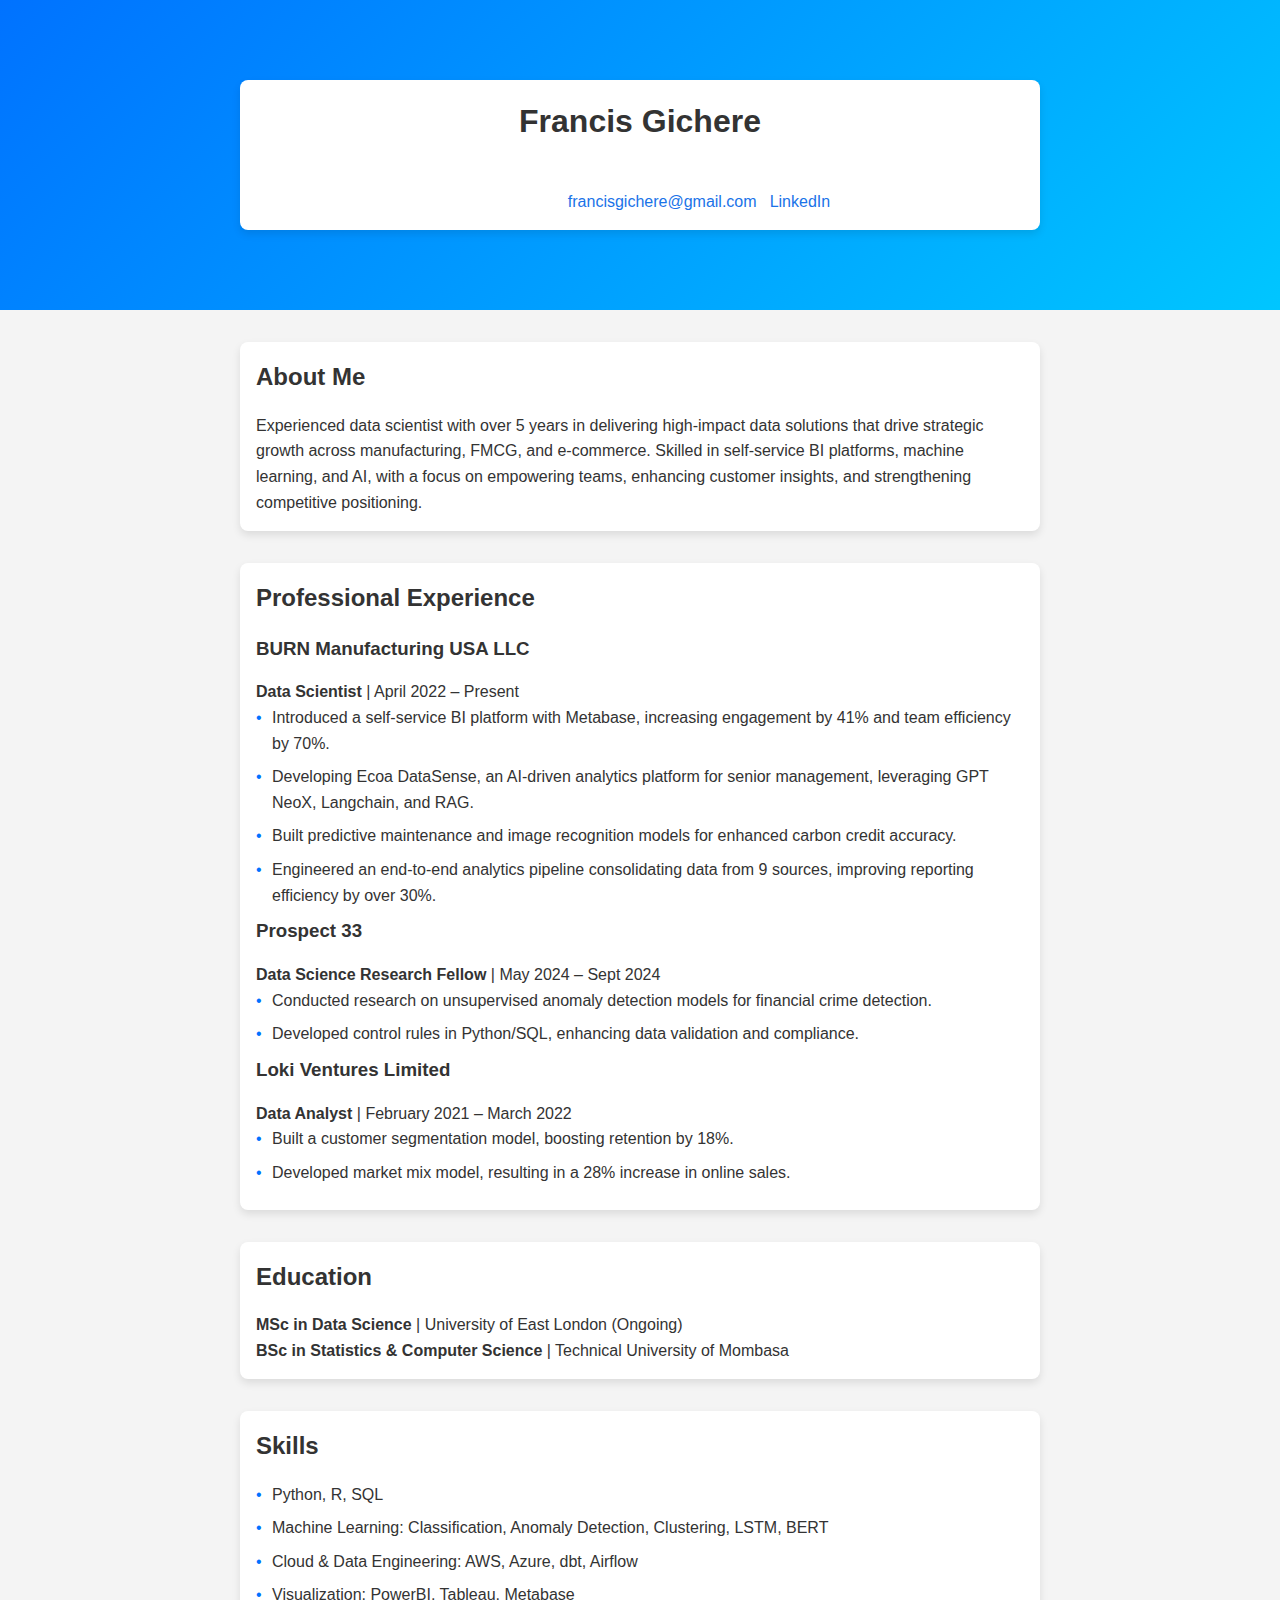
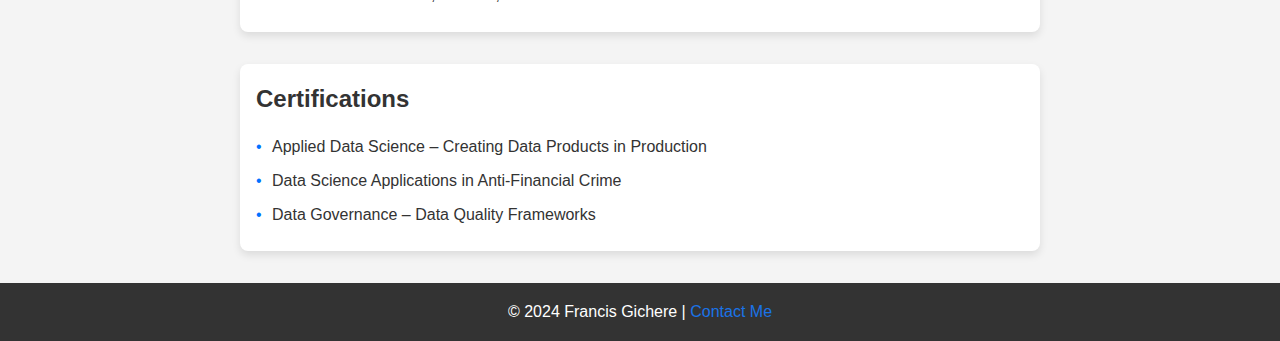
==== index.html @ fd268be2 "Update index.html" ====
<!DOCTYPE html>
<html lang="en">
<head>
    <meta charset="UTF-8">
    <meta name="viewport" content="width=device-width, initial-scale=1.0">
    <title>Francis Gichere - Data Scientist</title>
    <link rel="stylesheet" href="style.css">
</head>
<body>

    <!-- Header Section -->
    <header class="hero">
        <div class="container">
            <h1>Francis Gichere</h1>
            <p class="subheading">Data Scientist | Technical Leader</p>
            <p class="contact-info">
                Nairobi, Kenya | <a href="mailto:francisgichere@gmail.com">francisgichere@gmail.com</a> | 
                <a href="https://www.linkedin.com/in/gichere/" target="_blank">LinkedIn</a>
            </p>
        </div>
    </header>

    <!-- About Section -->
    <section class="about container">
        <h2>About Me</h2>
        <p>
            Experienced data scientist with over 5 years in delivering high-impact data solutions that drive strategic growth across manufacturing, FMCG, and e-commerce. Skilled in self-service BI platforms, machine learning, and AI, with a focus on empowering teams, enhancing customer insights, and strengthening competitive positioning.
        </p>
    </section>

    <!-- Experience Section -->
    <section class="experience container">
        <h2>Professional Experience</h2>
        
        <div class="job">
            <h3>BURN Manufacturing USA LLC</h3>
            <p><strong>Data Scientist</strong> | April 2022 – Present</p>
            <ul>
                <li>Introduced a self-service BI platform with Metabase, increasing engagement by 41% and team efficiency by 70%.</li>
                <li>Developing Ecoa DataSense, an AI-driven analytics platform for senior management, leveraging GPT NeoX, Langchain, and RAG.</li>
                <li>Built predictive maintenance and image recognition models for enhanced carbon credit accuracy.</li>
                <li>Engineered an end-to-end analytics pipeline consolidating data from 9 sources, improving reporting efficiency by over 30%.</li>
            </ul>
        </div>

        <div class="job">
            <h3>Prospect 33</h3>
            <p><strong>Data Science Research Fellow</strong> | May 2024 – Sept 2024</p>
            <ul>
                <li>Conducted research on unsupervised anomaly detection models for financial crime detection.</li>
                <li>Developed control rules in Python/SQL, enhancing data validation and compliance.</li>
            </ul>
        </div>

        <div class="job">
            <h3>Loki Ventures Limited</h3>
            <p><strong>Data Analyst</strong> | February 2021 – March 2022</p>
            <ul>
                <li>Built a customer segmentation model, boosting retention by 18%.</li>
                <li>Developed market mix model, resulting in a 28% increase in online sales.</li>
            </ul>
        </div>
    </section>

    <!-- Education Section -->
    <section class="education container">
        <h2>Education</h2>
        <p><strong>MSc in Data Science</strong> | University of East London (Ongoing)</p>
        <p><strong>BSc in Statistics & Computer Science</strong> | Technical University of Mombasa</p>
    </section>

    <!-- Skills Section -->
    <section class="skills container">
        <h2>Skills</h2>
        <ul>
            <li>Python, R, SQL</li>
            <li>Machine Learning: Classification, Anomaly Detection, Clustering, LSTM, BERT</li>
            <li>Cloud & Data Engineering: AWS, Azure, dbt, Airflow</li>
            <li>Visualization: PowerBI, Tableau, Metabase</li>
        </ul>
    </section>

    <!-- Certifications Section -->
    <section class="certifications container">
        <h2>Certifications</h2>
        <ul>
            <li>Applied Data Science – Creating Data Products in Production</li>
            <li>Data Science Applications in Anti-Financial Crime</li>
            <li>Data Governance – Data Quality Frameworks</li>
        </ul>
    </section>

    <!-- Footer Section -->
    <footer>
        <p>&copy; 2024 Francis Gichere | <a href="mailto:francisgichere@gmail.com">Contact Me</a></p>
    </footer>

</body>
</html>
---- style.css ----
/* Basic Reset */
* {
    margin: 0;
    padding: 0;
    box-sizing: border-box;
}

body {
    font-family: Arial, sans-serif;
    color: #333;
    line-height: 1.6;
    background: #f4f4f4;
}

a {
    color: #1a73e8;
    text-decoration: none;
}

.hero {
    background: linear-gradient(135deg, #0072ff, #00c6ff);
    color: white;
    padding: 3rem 1rem;
    text-align: center;
}

.container {
    max-width: 800px;
    margin: 2rem auto;
    padding: 1rem;
    background: white;
    border-radius: 8px;
    box-shadow: 0 4px 8px rgba(0, 0, 0, 0.1);
}

h1, h2, h3 {
    margin-bottom: 1rem;
    color: #333;
}

.about, .experience, .education, .skills, .certifications {
    margin-bottom: 2rem;
}

ul {
    list-style: none;
}

ul li {
    margin-bottom: 0.5rem;
    padding-left: 1rem;
    position: relative;
}

ul li::before {
    content: '•';
    color: #0072ff;
    position: absolute;
    left: 0;
}

footer {
    text-align: center;
    padding: 1rem;
    background: #333;
    color: white;
    margin-top: 2rem;
}
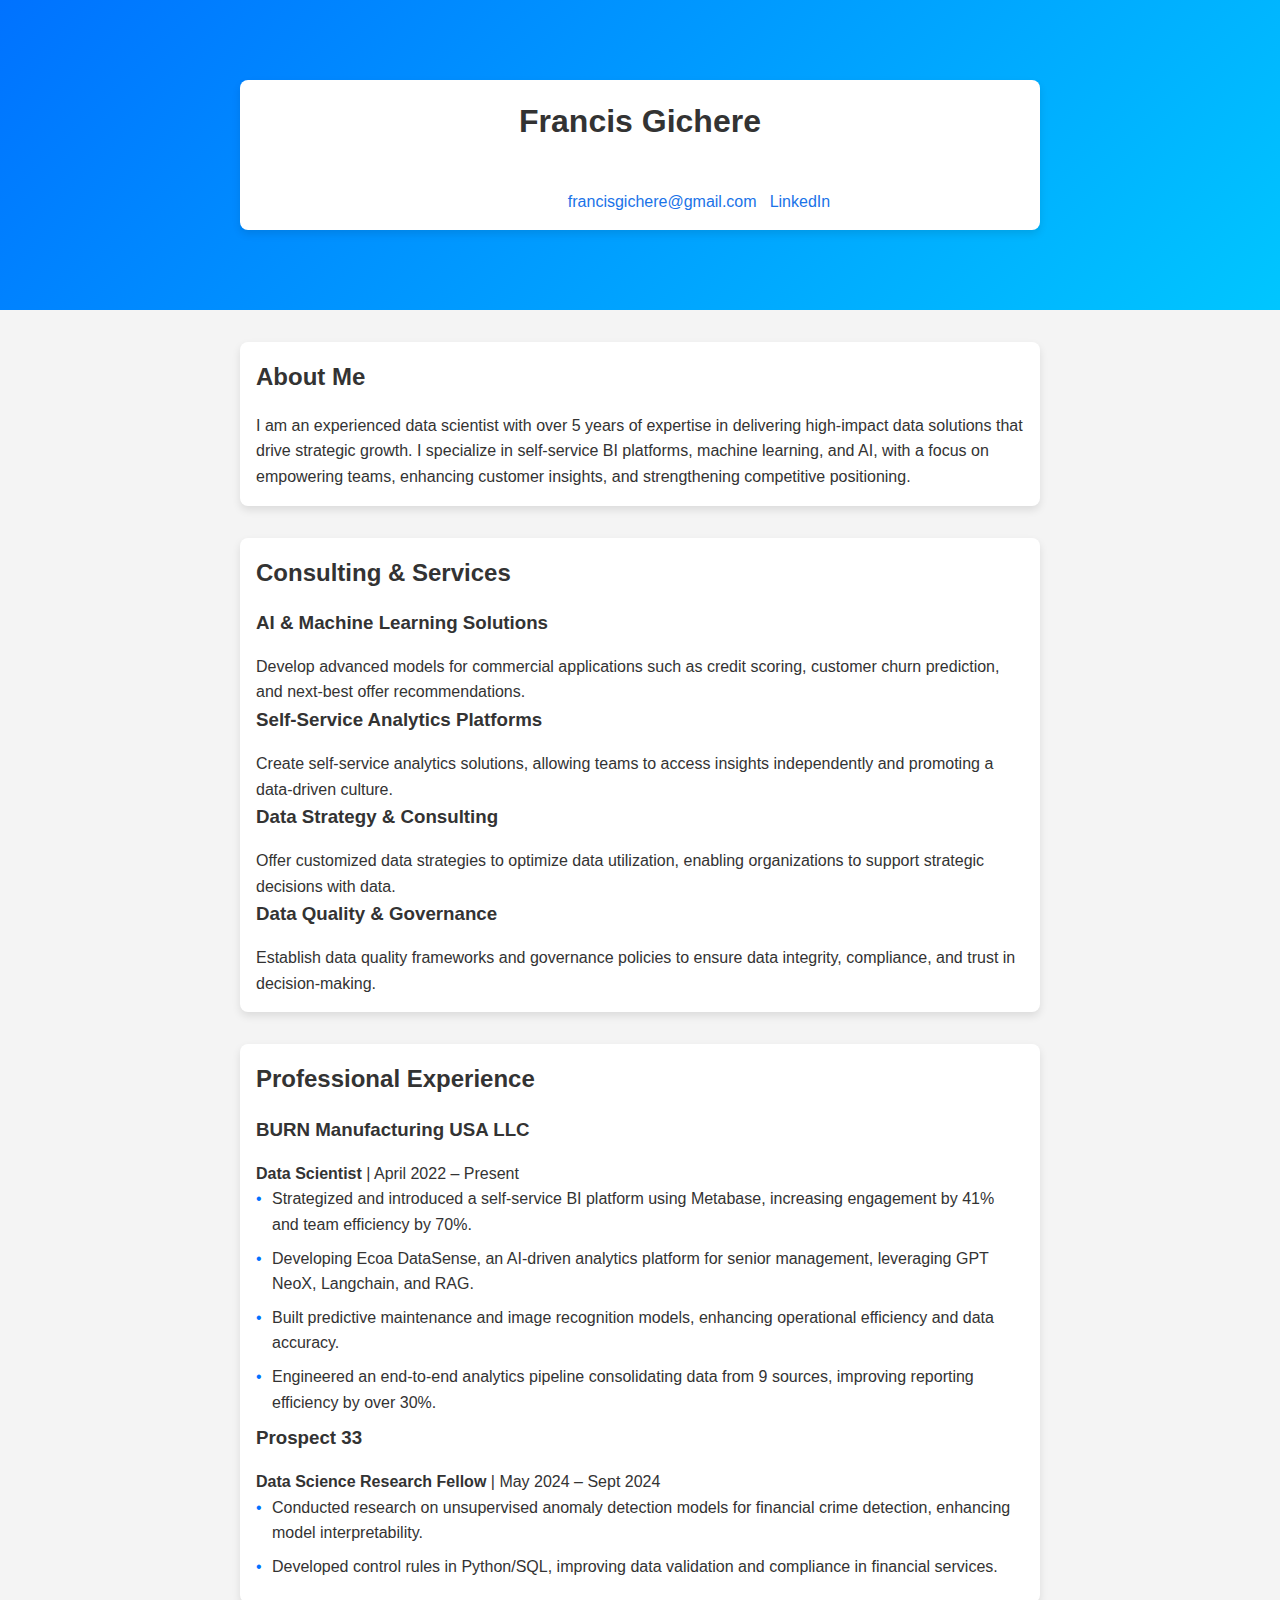
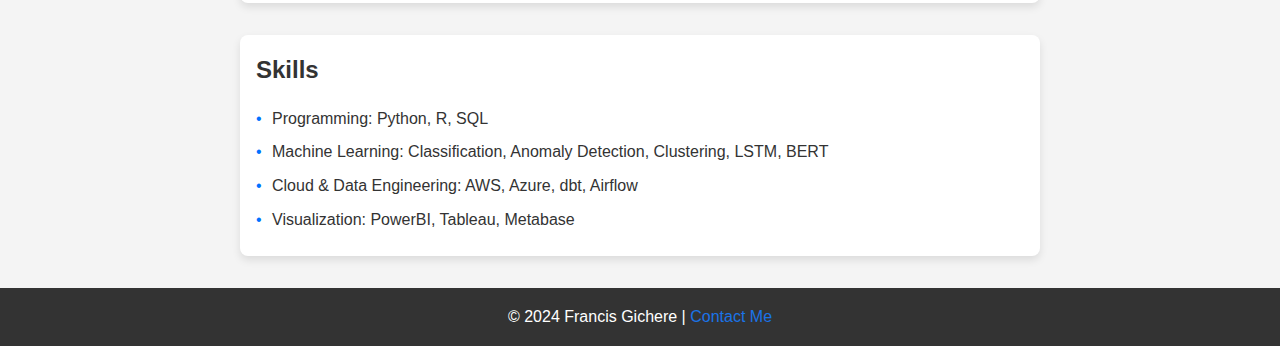
==== commit 9c36987e: "Update index.html" ====
--- a/index.html
+++ b/index.html
@@ -3,7 +3,7 @@
 <head>
     <meta charset="UTF-8">
     <meta name="viewport" content="width=device-width, initial-scale=1.0">
-    <title>Francis Gichere - Data Scientist</title>
+    <title>Francis Gichere - Data Scientist & Consultant</title>
     <link rel="stylesheet" href="style.css">
 </head>
 <body>
@@ -12,10 +12,9 @@
     <header class="hero">
         <div class="container">
             <h1>Francis Gichere</h1>
-            <p class="subheading">Data Scientist | Technical Leader</p>
-            <p class="contact-info">
-                Nairobi, Kenya | <a href="mailto:francisgichere@gmail.com">francisgichere@gmail.com</a> | 
-                <a href="https://www.linkedin.com/in/gichere/" target="_blank">LinkedIn</a>
+            <p>Data Scientist | Technical Leader</p>
+            <p>Nairobi, Kenya | <a href="mailto:francisgichere@gmail.com">francisgichere@gmail.com</a> | 
+               <a href="https://www.linkedin.com/in/gichere/" target="_blank">LinkedIn</a>
             </p>
         </div>
     </header>
@@ -24,8 +23,29 @@
     <section class="about container">
         <h2>About Me</h2>
         <p>
-            Experienced data scientist with over 5 years in delivering high-impact data solutions that drive strategic growth across manufacturing, FMCG, and e-commerce. Skilled in self-service BI platforms, machine learning, and AI, with a focus on empowering teams, enhancing customer insights, and strengthening competitive positioning.
+            I am an experienced data scientist with over 5 years of expertise in delivering high-impact data solutions that drive strategic growth. I specialize in self-service BI platforms, machine learning, and AI, with a focus on empowering teams, enhancing customer insights, and strengthening competitive positioning.
         </p>
+    </section>
+
+    <!-- Services Section -->
+    <section class="services container">
+        <h2>Consulting & Services</h2>
+        <div class="service-item">
+            <h3>AI & Machine Learning Solutions</h3>
+            <p>Develop advanced models for commercial applications such as credit scoring, customer churn prediction, and next-best offer recommendations.</p>
+        </div>
+        <div class="service-item">
+            <h3>Self-Service Analytics Platforms</h3>
+            <p>Create self-service analytics solutions, allowing teams to access insights independently and promoting a data-driven culture.</p>
+        </div>
+        <div class="service-item">
+            <h3>Data Strategy & Consulting</h3>
+            <p>Offer customized data strategies to optimize data utilization, enabling organizations to support strategic decisions with data.</p>
+        </div>
+        <div class="service-item">
+            <h3>Data Quality & Governance</h3>
+            <p>Establish data quality frameworks and governance policies to ensure data integrity, compliance, and trust in decision-making.</p>
+        </div>
     </section>
 
     <!-- Experience Section -->
@@ -36,9 +56,9 @@
             <h3>BURN Manufacturing USA LLC</h3>
             <p><strong>Data Scientist</strong> | April 2022 – Present</p>
             <ul>
-                <li>Introduced a self-service BI platform with Metabase, increasing engagement by 41% and team efficiency by 70%.</li>
+                <li>Strategized and introduced a self-service BI platform using Metabase, increasing engagement by 41% and team efficiency by 70%.</li>
                 <li>Developing Ecoa DataSense, an AI-driven analytics platform for senior management, leveraging GPT NeoX, Langchain, and RAG.</li>
-                <li>Built predictive maintenance and image recognition models for enhanced carbon credit accuracy.</li>
+                <li>Built predictive maintenance and image recognition models, enhancing operational efficiency and data accuracy.</li>
                 <li>Engineered an end-to-end analytics pipeline consolidating data from 9 sources, improving reporting efficiency by over 30%.</li>
             </ul>
         </div>
@@ -47,46 +67,20 @@
             <h3>Prospect 33</h3>
             <p><strong>Data Science Research Fellow</strong> | May 2024 – Sept 2024</p>
             <ul>
-                <li>Conducted research on unsupervised anomaly detection models for financial crime detection.</li>
-                <li>Developed control rules in Python/SQL, enhancing data validation and compliance.</li>
+                <li>Conducted research on unsupervised anomaly detection models for financial crime detection, enhancing model interpretability.</li>
+                <li>Developed control rules in Python/SQL, improving data validation and compliance in financial services.</li>
             </ul>
         </div>
-
-        <div class="job">
-            <h3>Loki Ventures Limited</h3>
-            <p><strong>Data Analyst</strong> | February 2021 – March 2022</p>
-            <ul>
-                <li>Built a customer segmentation model, boosting retention by 18%.</li>
-                <li>Developed market mix model, resulting in a 28% increase in online sales.</li>
-            </ul>
-        </div>
-    </section>
-
-    <!-- Education Section -->
-    <section class="education container">
-        <h2>Education</h2>
-        <p><strong>MSc in Data Science</strong> | University of East London (Ongoing)</p>
-        <p><strong>BSc in Statistics & Computer Science</strong> | Technical University of Mombasa</p>
     </section>
 
     <!-- Skills Section -->
     <section class="skills container">
         <h2>Skills</h2>
         <ul>
-            <li>Python, R, SQL</li>
+            <li>Programming: Python, R, SQL</li>
             <li>Machine Learning: Classification, Anomaly Detection, Clustering, LSTM, BERT</li>
             <li>Cloud & Data Engineering: AWS, Azure, dbt, Airflow</li>
             <li>Visualization: PowerBI, Tableau, Metabase</li>
-        </ul>
-    </section>
-
-    <!-- Certifications Section -->
-    <section class="certifications container">
-        <h2>Certifications</h2>
-        <ul>
-            <li>Applied Data Science – Creating Data Products in Production</li>
-            <li>Data Science Applications in Anti-Financial Crime</li>
-            <li>Data Governance – Data Quality Frameworks</li>
         </ul>
     </section>
 
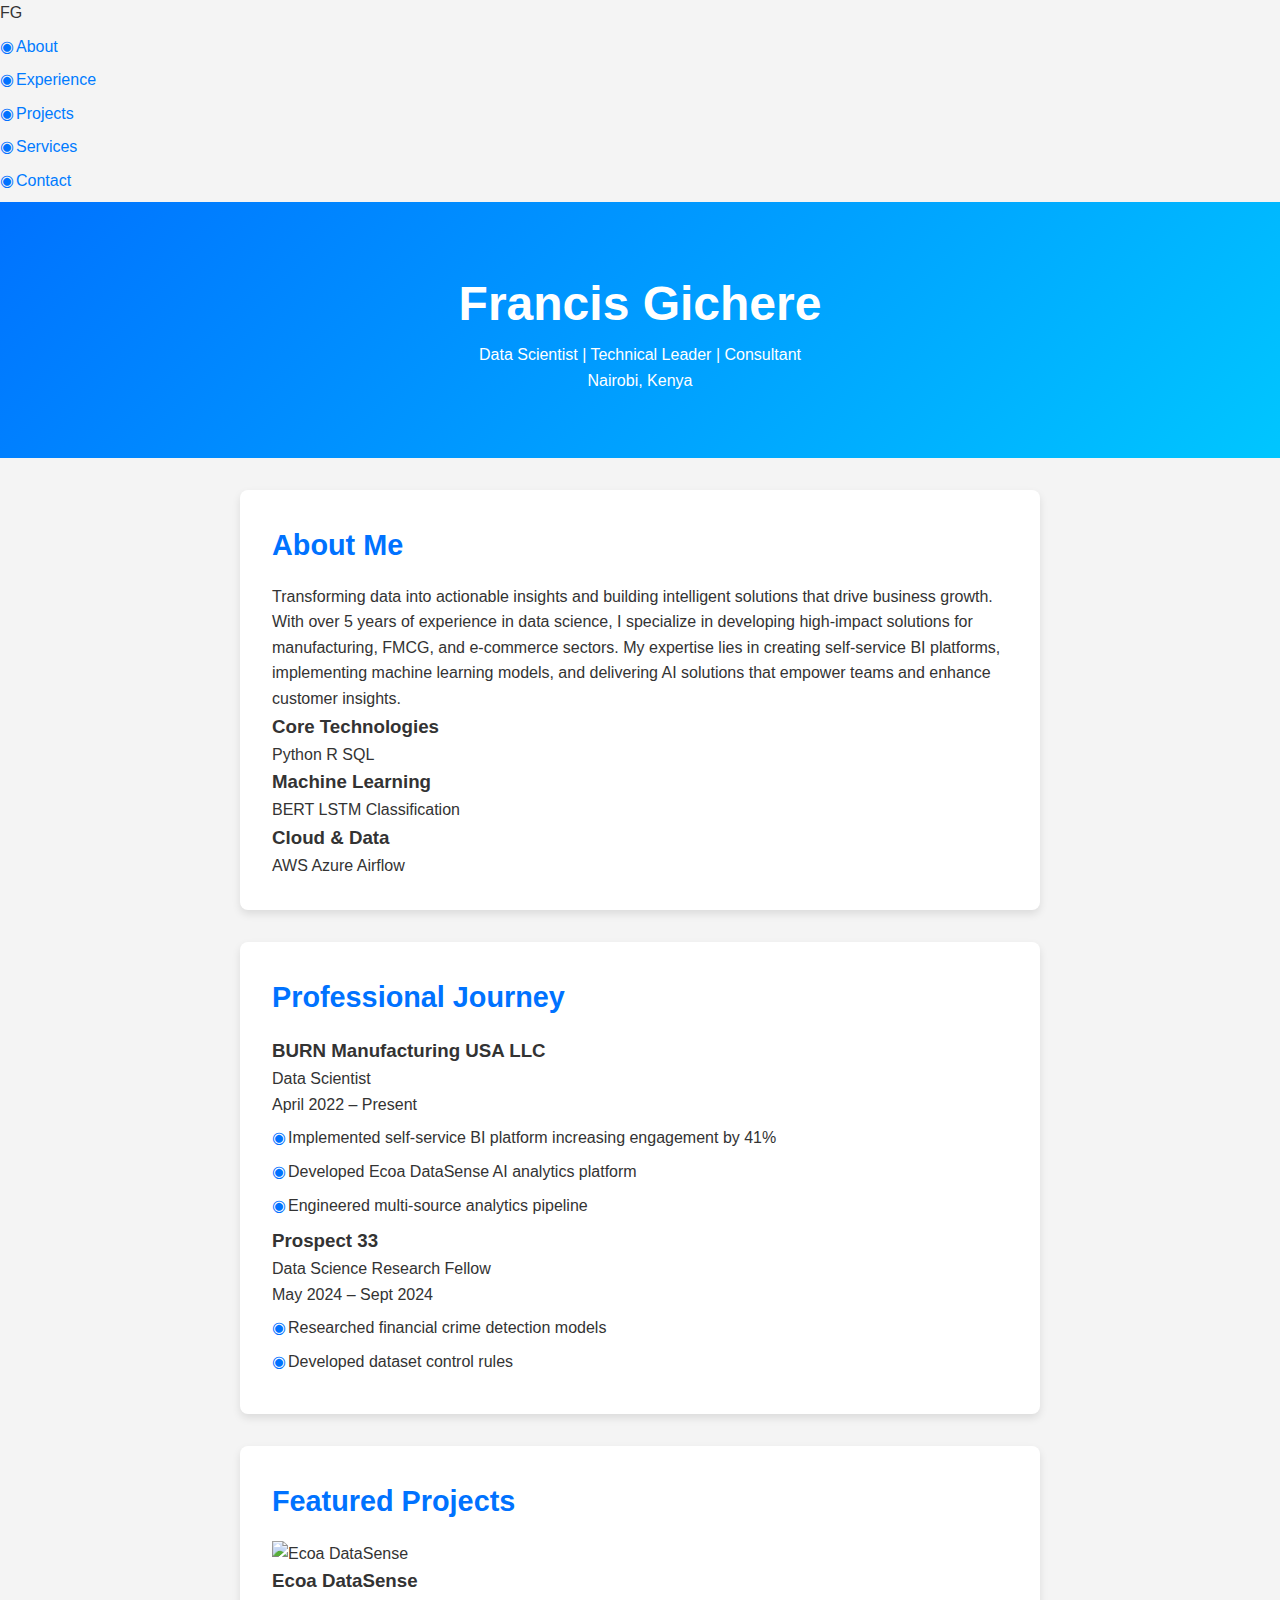
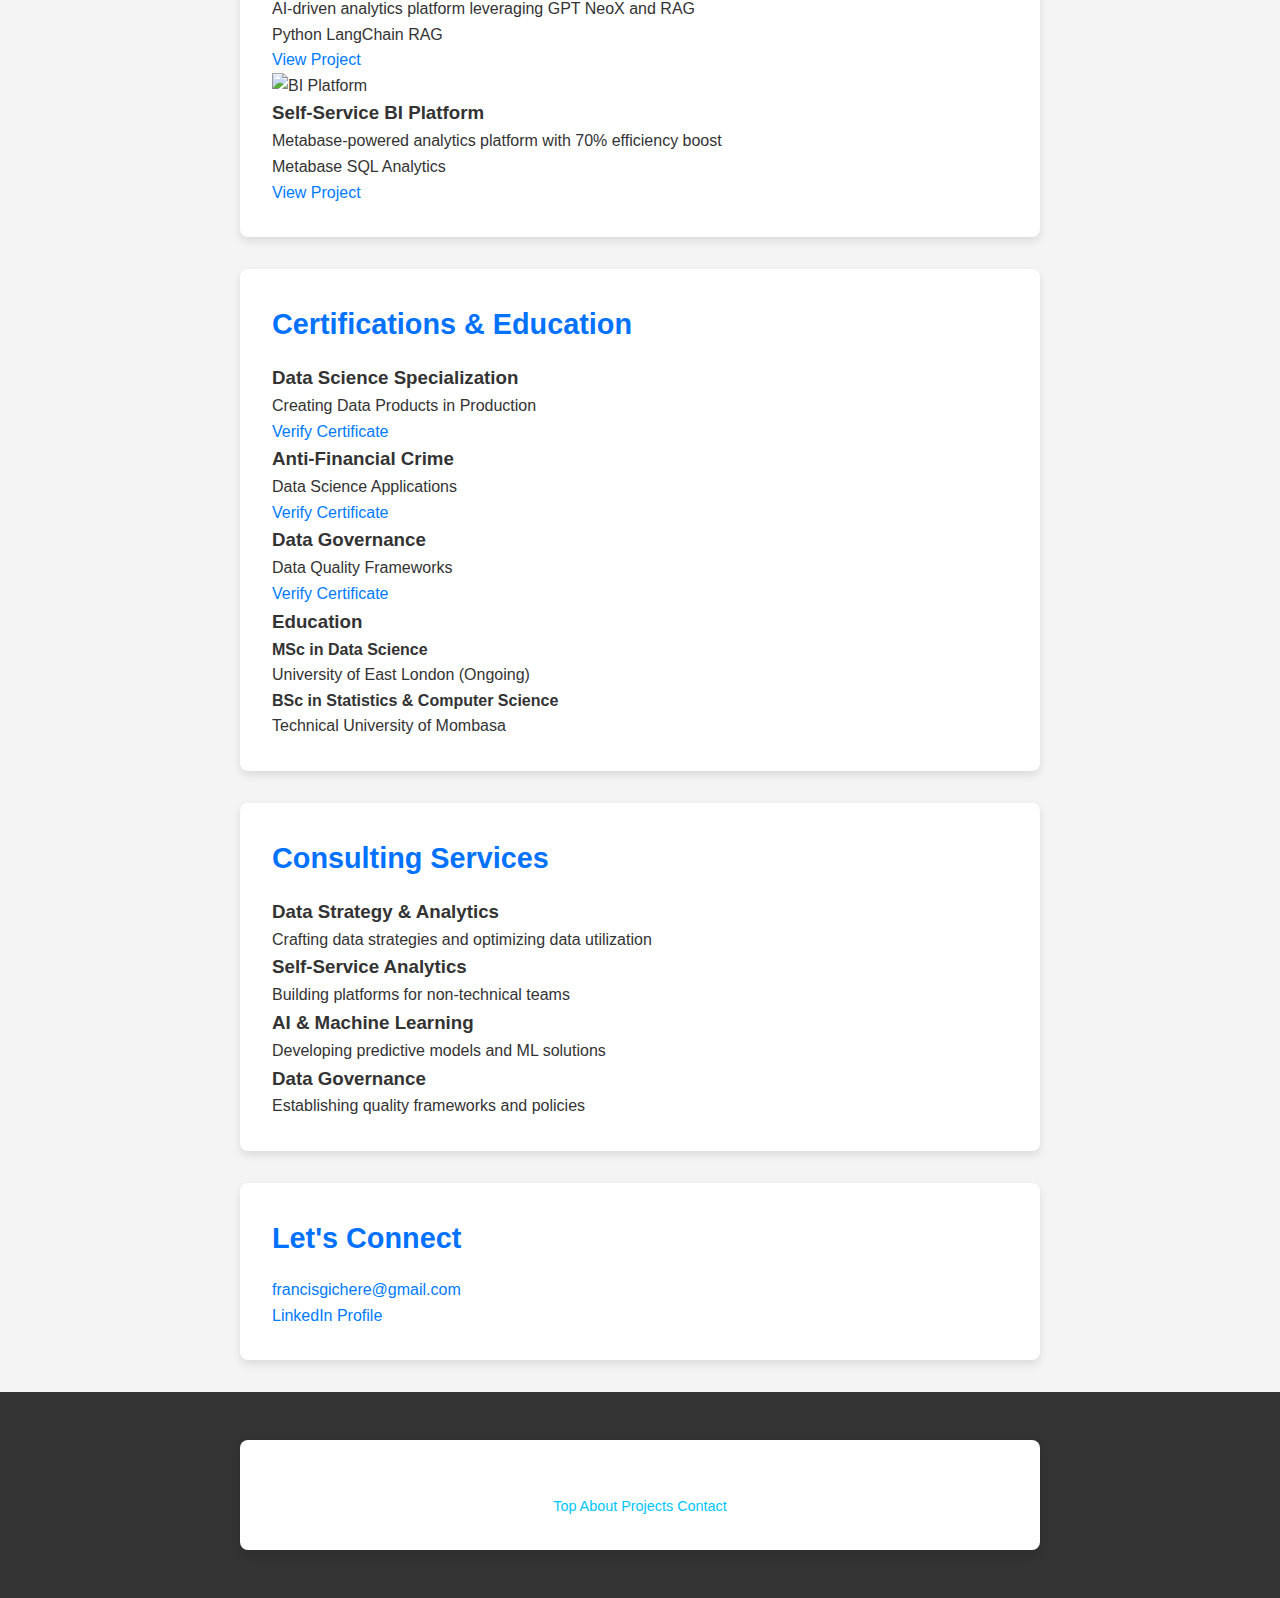
==== commit 8853a084: "Update index.html" ====
--- a/index.html
+++ b/index.html
@@ -3,91 +3,274 @@
 <head>
     <meta charset="UTF-8">
     <meta name="viewport" content="width=device-width, initial-scale=1.0">
-    <title>Francis Gichere - Data Scientist & Consultant</title>
+    <title>Francis Gichere - Data Scientist & Technical Leader</title>
     <link rel="stylesheet" href="style.css">
+    <script src="https://cdnjs.cloudflare.com/ajax/libs/font-awesome/6.4.0/js/all.min.js"></script>
 </head>
 <body>
-
-    <!-- Header Section -->
-    <header class="hero">
-        <div class="container">
-            <h1>Francis Gichere</h1>
-            <p>Data Scientist | Technical Leader</p>
-            <p>Nairobi, Kenya | <a href="mailto:francisgichere@gmail.com">francisgichere@gmail.com</a> | 
-               <a href="https://www.linkedin.com/in/gichere/" target="_blank">LinkedIn</a>
-            </p>
+    <!-- Navigation -->
+    <nav class="navbar">
+        <div class="nav-container">
+            <div class="logo">FG</div>
+            <ul class="nav-links">
+                <li><a href="#about">About</a></li>
+                <li><a href="#experience">Experience</a></li>
+                <li><a href="#projects">Projects</a></li>
+                <li><a href="#services">Services</a></li>
+                <li><a href="#contact" class="cta-button">Contact</a></li>
+            </ul>
+        </div>
+    </nav>
+
+    <!-- Hero Section -->
+    <header class="hero" id="home">
+        <div class="hero-content">
+            <div class="hero-text">
+                <h1 class="glitch-text">Francis Gichere</h1>
+                <p class="subtitle">Data Scientist | Technical Leader | Consultant</p>
+                <div class="location-bar">
+                    <i class="fas fa-map-marker-alt"></i> Nairobi, Kenya
+                </div>
+                <div class="social-links">
+                    <a href="mailto:francisgichere@gmail.com" class="social-icon">
+                        <i class="fas fa-envelope"></i>
+                    </a>
+                    <a href="https://www.linkedin.com/in/gichere/" target="_blank" class="social-icon">
+                        <i class="fab fa-linkedin"></i>
+                    </a>
+                    <a href="https://github.com/yourusername" target="_blank" class="social-icon">
+                        <i class="fab fa-github"></i>
+                    </a>
+                </div>
+            </div>
         </div>
     </header>
 
     <!-- About Section -->
-    <section class="about container">
-        <h2>About Me</h2>
-        <p>
-            I am an experienced data scientist with over 5 years of expertise in delivering high-impact data solutions that drive strategic growth. I specialize in self-service BI platforms, machine learning, and AI, with a focus on empowering teams, enhancing customer insights, and strengthening competitive positioning.
-        </p>
+    <section id="about" class="section">
+        <div class="container">
+            <h2 class="section-title">About Me</h2>
+            <div class="about-content">
+                <div class="about-text">
+                    <p class="highlight-text">
+                        Transforming data into actionable insights and building intelligent solutions 
+                        that drive business growth.
+                    </p>
+                    <p>
+                        With over 5 years of experience in data science, I specialize in developing 
+                        high-impact solutions for manufacturing, FMCG, and e-commerce sectors. My expertise 
+                        lies in creating self-service BI platforms, implementing machine learning models, 
+                        and delivering AI solutions that empower teams and enhance customer insights.
+                    </p>
+                </div>
+                <div class="skills-container">
+                    <div class="skill-category">
+                        <h3>Core Technologies</h3>
+                        <div class="skill-tags">
+                            <span class="skill-tag">Python</span>
+                            <span class="skill-tag">R</span>
+                            <span class="skill-tag">SQL</span>
+                        </div>
+                    </div>
+                    <div class="skill-category">
+                        <h3>Machine Learning</h3>
+                        <div class="skill-tags">
+                            <span class="skill-tag">BERT</span>
+                            <span class="skill-tag">LSTM</span>
+                            <span class="skill-tag">Classification</span>
+                        </div>
+                    </div>
+                    <div class="skill-category">
+                        <h3>Cloud & Data</h3>
+                        <div class="skill-tags">
+                            <span class="skill-tag">AWS</span>
+                            <span class="skill-tag">Azure</span>
+                            <span class="skill-tag">Airflow</span>
+                        </div>
+                    </div>
+                </div>
+            </div>
+        </div>
+    </section>
+
+    <!-- Experience Section -->
+    <section id="experience" class="section">
+        <div class="container">
+            <h2 class="section-title">Professional Journey</h2>
+            <div class="timeline">
+                <div class="timeline-item">
+                    <div class="timeline-dot"></div>
+                    <div class="timeline-content">
+                        <h3>BURN Manufacturing USA LLC</h3>
+                        <p class="timeline-title">Data Scientist</p>
+                        <p class="timeline-date">April 2022 – Present</p>
+                        <ul class="achievement-list">
+                            <li>Implemented self-service BI platform increasing engagement by 41%</li>
+                            <li>Developed Ecoa DataSense AI analytics platform</li>
+                            <li>Engineered multi-source analytics pipeline</li>
+                        </ul>
+                    </div>
+                </div>
+                <div class="timeline-item">
+                    <div class="timeline-dot"></div>
+                    <div class="timeline-content">
+                        <h3>Prospect 33</h3>
+                        <p class="timeline-title">Data Science Research Fellow</p>
+                        <p class="timeline-date">May 2024 – Sept 2024</p>
+                        <ul class="achievement-list">
+                            <li>Researched financial crime detection models</li>
+                            <li>Developed dataset control rules</li>
+                        </ul>
+                    </div>
+                </div>
+            </div>
+        </div>
+    </section>
+
+    <!-- Projects Section -->
+    <section id="projects" class="section">
+        <div class="container">
+            <h2 class="section-title">Featured Projects</h2>
+            <div class="projects-grid">
+                <div class="project-card">
+                    <div class="project-image">
+                        <img src="/api/placeholder/400/300" alt="Ecoa DataSense">
+                    </div>
+                    <div class="project-content">
+                        <h3>Ecoa DataSense</h3>
+                        <p>AI-driven analytics platform leveraging GPT NeoX and RAG</p>
+                        <div class="project-tags">
+                            <span>Python</span>
+                            <span>LangChain</span>
+                            <span>RAG</span>
+                        </div>
+                        <a href="#" class="project-link">View Project</a>
+                    </div>
+                </div>
+                <div class="project-card">
+                    <div class="project-image">
+                        <img src="/api/placeholder/400/300" alt="BI Platform">
+                    </div>
+                    <div class="project-content">
+                        <h3>Self-Service BI Platform</h3>
+                        <p>Metabase-powered analytics platform with 70% efficiency boost</p>
+                        <div class="project-tags">
+                            <span>Metabase</span>
+                            <span>SQL</span>
+                            <span>Analytics</span>
+                        </div>
+                        <a href="#" class="project-link">View Project</a>
+                    </div>
+                </div>
+            </div>
+        </div>
+    </section>
+
+    <!-- Certifications Section -->
+    <section id="certifications" class="section">
+        <div class="container">
+            <h2 class="section-title">Certifications & Education</h2>
+            <div class="certifications-grid">
+                <div class="certification-card">
+                    <div class="cert-icon">
+                        <i class="fas fa-certificate"></i>
+                    </div>
+                    <h3>Data Science Specialization</h3>
+                    <p>Creating Data Products in Production</p>
+                    <a href="#" class="verify-link">Verify Certificate</a>
+                </div>
+                <div class="certification-card">
+                    <div class="cert-icon">
+                        <i class="fas fa-shield-alt"></i>
+                    </div>
+                    <h3>Anti-Financial Crime</h3>
+                    <p>Data Science Applications</p>
+                    <a href="#" class="verify-link">Verify Certificate</a>
+                </div>
+                <div class="certification-card">
+                    <div class="cert-icon">
+                        <i class="fas fa-database"></i>
+                    </div>
+                    <h3>Data Governance</h3>
+                    <p>Data Quality Frameworks</p>
+                    <a href="#" class="verify-link">Verify Certificate</a>
+                </div>
+            </div>
+            <div class="education-section">
+                <h3>Education</h3>
+                <div class="education-card">
+                    <h4>MSc in Data Science</h4>
+                    <p>University of East London (Ongoing)</p>
+                </div>
+                <div class="education-card">
+                    <h4>BSc in Statistics & Computer Science</h4>
+                    <p>Technical University of Mombasa</p>
+                </div>
+            </div>
+        </div>
     </section>
 
     <!-- Services Section -->
-    <section class="services container">
-        <h2>Consulting & Services</h2>
-        <div class="service-item">
-            <h3>AI & Machine Learning Solutions</h3>
-            <p>Develop advanced models for commercial applications such as credit scoring, customer churn prediction, and next-best offer recommendations.</p>
-        </div>
-        <div class="service-item">
-            <h3>Self-Service Analytics Platforms</h3>
-            <p>Create self-service analytics solutions, allowing teams to access insights independently and promoting a data-driven culture.</p>
-        </div>
-        <div class="service-item">
-            <h3>Data Strategy & Consulting</h3>
-            <p>Offer customized data strategies to optimize data utilization, enabling organizations to support strategic decisions with data.</p>
-        </div>
-        <div class="service-item">
-            <h3>Data Quality & Governance</h3>
-            <p>Establish data quality frameworks and governance policies to ensure data integrity, compliance, and trust in decision-making.</p>
-        </div>
-    </section>
-
-    <!-- Experience Section -->
-    <section class="experience container">
-        <h2>Professional Experience</h2>
-        
-        <div class="job">
-            <h3>BURN Manufacturing USA LLC</h3>
-            <p><strong>Data Scientist</strong> | April 2022 – Present</p>
-            <ul>
-                <li>Strategized and introduced a self-service BI platform using Metabase, increasing engagement by 41% and team efficiency by 70%.</li>
-                <li>Developing Ecoa DataSense, an AI-driven analytics platform for senior management, leveraging GPT NeoX, Langchain, and RAG.</li>
-                <li>Built predictive maintenance and image recognition models, enhancing operational efficiency and data accuracy.</li>
-                <li>Engineered an end-to-end analytics pipeline consolidating data from 9 sources, improving reporting efficiency by over 30%.</li>
-            </ul>
-        </div>
-
-        <div class="job">
-            <h3>Prospect 33</h3>
-            <p><strong>Data Science Research Fellow</strong> | May 2024 – Sept 2024</p>
-            <ul>
-                <li>Conducted research on unsupervised anomaly detection models for financial crime detection, enhancing model interpretability.</li>
-                <li>Developed control rules in Python/SQL, improving data validation and compliance in financial services.</li>
-            </ul>
-        </div>
-    </section>
-
-    <!-- Skills Section -->
-    <section class="skills container">
-        <h2>Skills</h2>
-        <ul>
-            <li>Programming: Python, R, SQL</li>
-            <li>Machine Learning: Classification, Anomaly Detection, Clustering, LSTM, BERT</li>
-            <li>Cloud & Data Engineering: AWS, Azure, dbt, Airflow</li>
-            <li>Visualization: PowerBI, Tableau, Metabase</li>
-        </ul>
-    </section>
-
-    <!-- Footer Section -->
-    <footer>
-        <p>&copy; 2024 Francis Gichere | <a href="mailto:francisgichere@gmail.com">Contact Me</a></p>
+    <section id="services" class="section">
+        <div class="container">
+            <h2 class="section-title">Consulting Services</h2>
+            <div class="services-grid">
+                <div class="service-card">
+                    <i class="fas fa-chart-line"></i>
+                    <h3>Data Strategy & Analytics</h3>
+                    <p>Crafting data strategies and optimizing data utilization</p>
+                </div>
+                <div class="service-card">
+                    <i class="fas fa-desktop"></i>
+                    <h3>Self-Service Analytics</h3>
+                    <p>Building platforms for non-technical teams</p>
+                </div>
+                <div class="service-card">
+                    <i class="fas fa-brain"></i>
+                    <h3>AI & Machine Learning</h3>
+                    <p>Developing predictive models and ML solutions</p>
+                </div>
+                <div class="service-card">
+                    <i class="fas fa-shield-alt"></i>
+                    <h3>Data Governance</h3>
+                    <p>Establishing quality frameworks and policies</p>
+                </div>
+            </div>
+        </div>
+    </section>
+
+    <!-- Contact Section -->
+    <section id="contact" class="section">
+        <div class="container">
+            <h2 class="section-title">Let's Connect</h2>
+            <div class="contact-content">
+                <div class="contact-info">
+                    <div class="contact-item">
+                        <i class="fas fa-envelope"></i>
+                        <a href="mailto:francisgichere@gmail.com">francisgichere@gmail.com</a>
+                    </div>
+                    <div class="contact-item">
+                        <i class="fab fa-linkedin"></i>
+                        <a href="https://www.linkedin.com/in/gichere/" target="_blank">LinkedIn Profile</a>
+                    </div>
+                </div>
+            </div>
+        </div>
+    </section>
+
+    <!-- Footer -->
+    <footer class="footer">
+        <div class="container">
+            <div class="footer-content">
+                <p>&copy; 2024 Francis Gichere</p>
+                <div class="footer-links">
+                    <a href="#home">Top</a>
+                    <a href="#about">About</a>
+                    <a href="#projects">Projects</a>
+                    <a href="#contact">Contact</a>
+                </div>
+            </div>
+        </div>
     </footer>
-
 </body>
 </html>
--- a/style.css
+++ b/style.css
@@ -1,4 +1,4 @@
-/* Basic Reset */
+/* Reset */
 * {
     margin: 0;
     padding: 0;
@@ -8,38 +8,50 @@
 body {
     font-family: Arial, sans-serif;
     color: #333;
+    background-color: #f4f4f4;
     line-height: 1.6;
-    background: #f4f4f4;
 }
 
 a {
-    color: #1a73e8;
+    color: #007bff;
     text-decoration: none;
 }
 
 .hero {
     background: linear-gradient(135deg, #0072ff, #00c6ff);
     color: white;
-    padding: 3rem 1rem;
+    padding: 4rem 1rem;
     text-align: center;
+}
+
+.hero h1 {
+    font-size: 3rem;
+    font-weight: bold;
+}
+
+.subheading {
+    font-size: 1.5rem;
+    margin-bottom: 1rem;
 }
 
 .container {
     max-width: 800px;
     margin: 2rem auto;
-    padding: 1rem;
+    padding: 2rem;
     background: white;
     border-radius: 8px;
     box-shadow: 0 4px 8px rgba(0, 0, 0, 0.1);
 }
 
-h1, h2, h3 {
+h2 {
+    font-size: 1.8rem;
+    color: #0072ff;
     margin-bottom: 1rem;
-    color: #333;
 }
 
-.about, .experience, .education, .skills, .certifications {
-    margin-bottom: 2rem;
+.job h3, .education p {
+    color: #0072ff;
+    font-weight: bold;
 }
 
 ul {
@@ -47,13 +59,13 @@
 }
 
 ul li {
-    margin-bottom: 0.5rem;
+    margin: 0.5rem 0;
     padding-left: 1rem;
     position: relative;
 }
 
 ul li::before {
-    content: '•';
+    content: '◉';
     color: #0072ff;
     position: absolute;
     left: 0;
@@ -64,5 +76,20 @@
     padding: 1rem;
     background: #333;
     color: white;
+    font-size: 0.9rem;
     margin-top: 2rem;
 }
+
+footer a {
+    color: #00c6ff;
+}
+
+/* Responsive Design */
+@media (max-width: 768px) {
+    .hero h1 {
+        font-size: 2.5rem;
+    }
+    .container {
+        padding: 1.5rem;
+    }
+}
